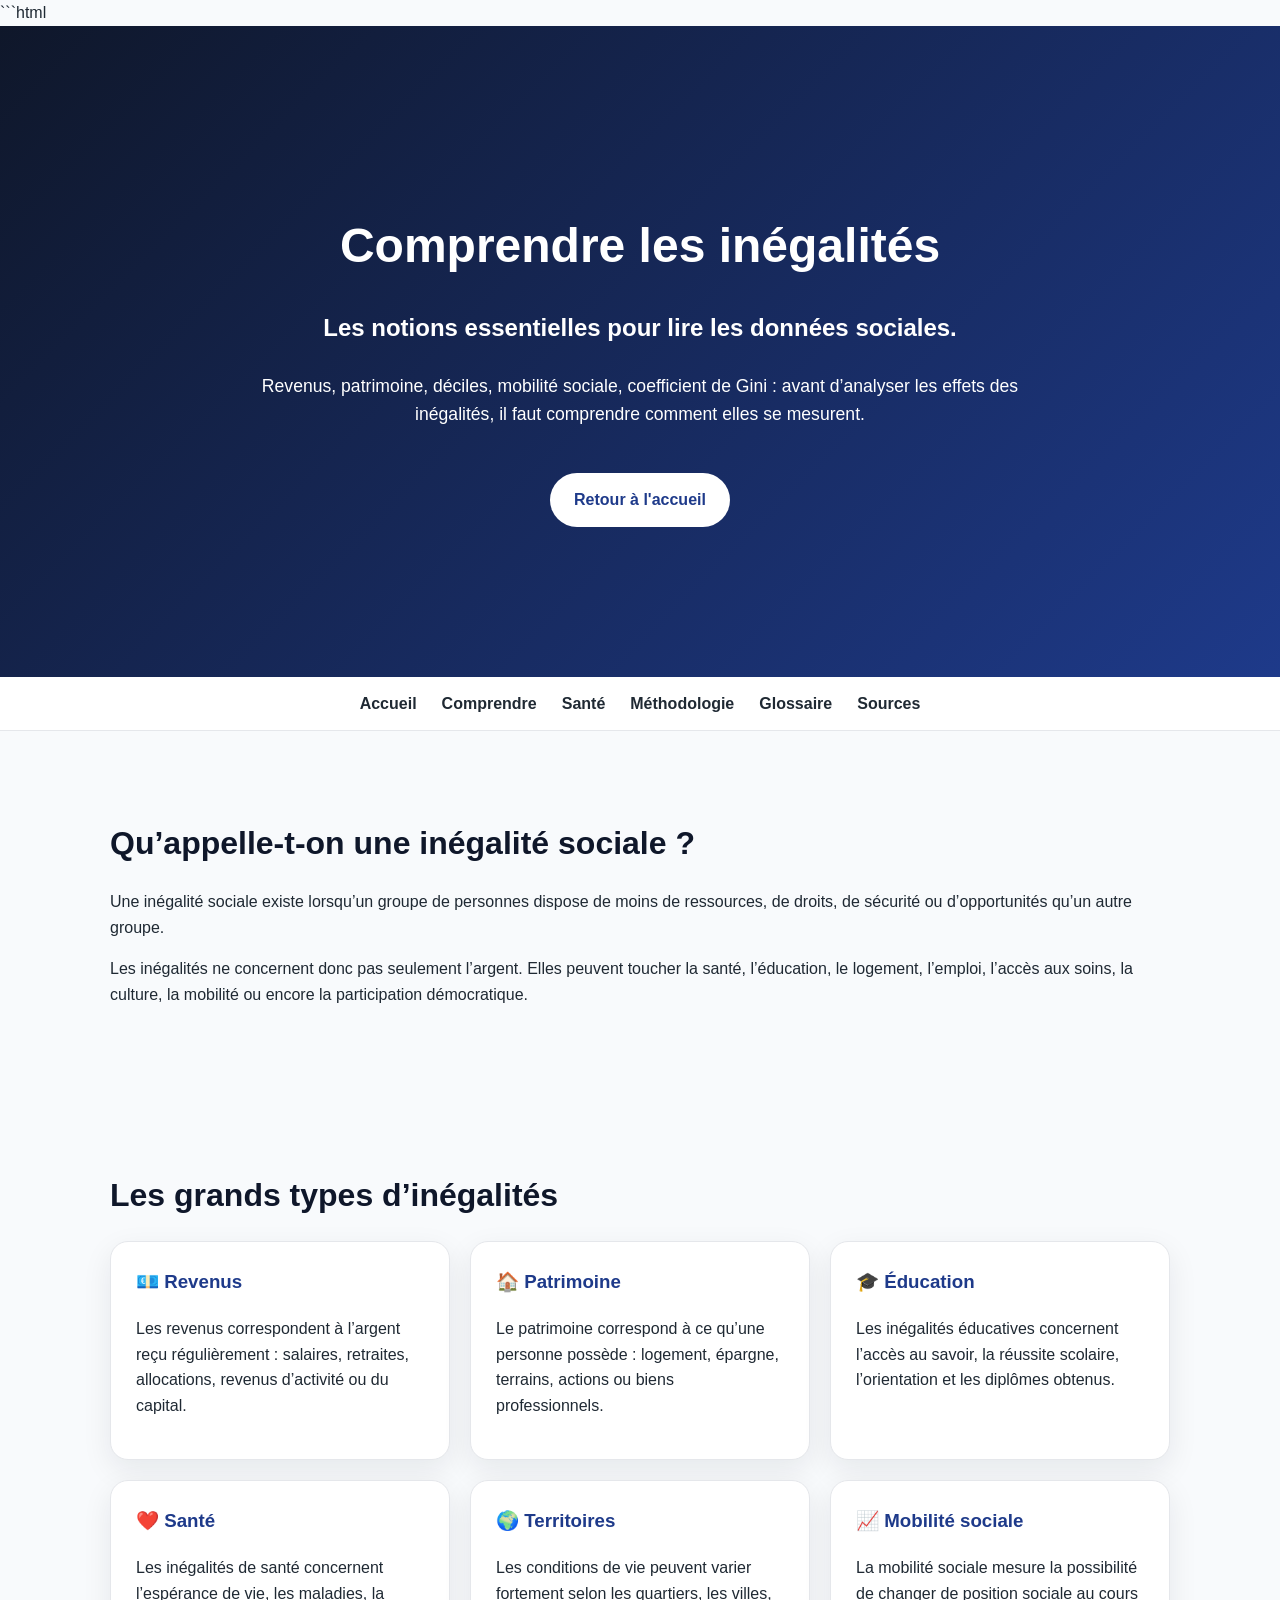
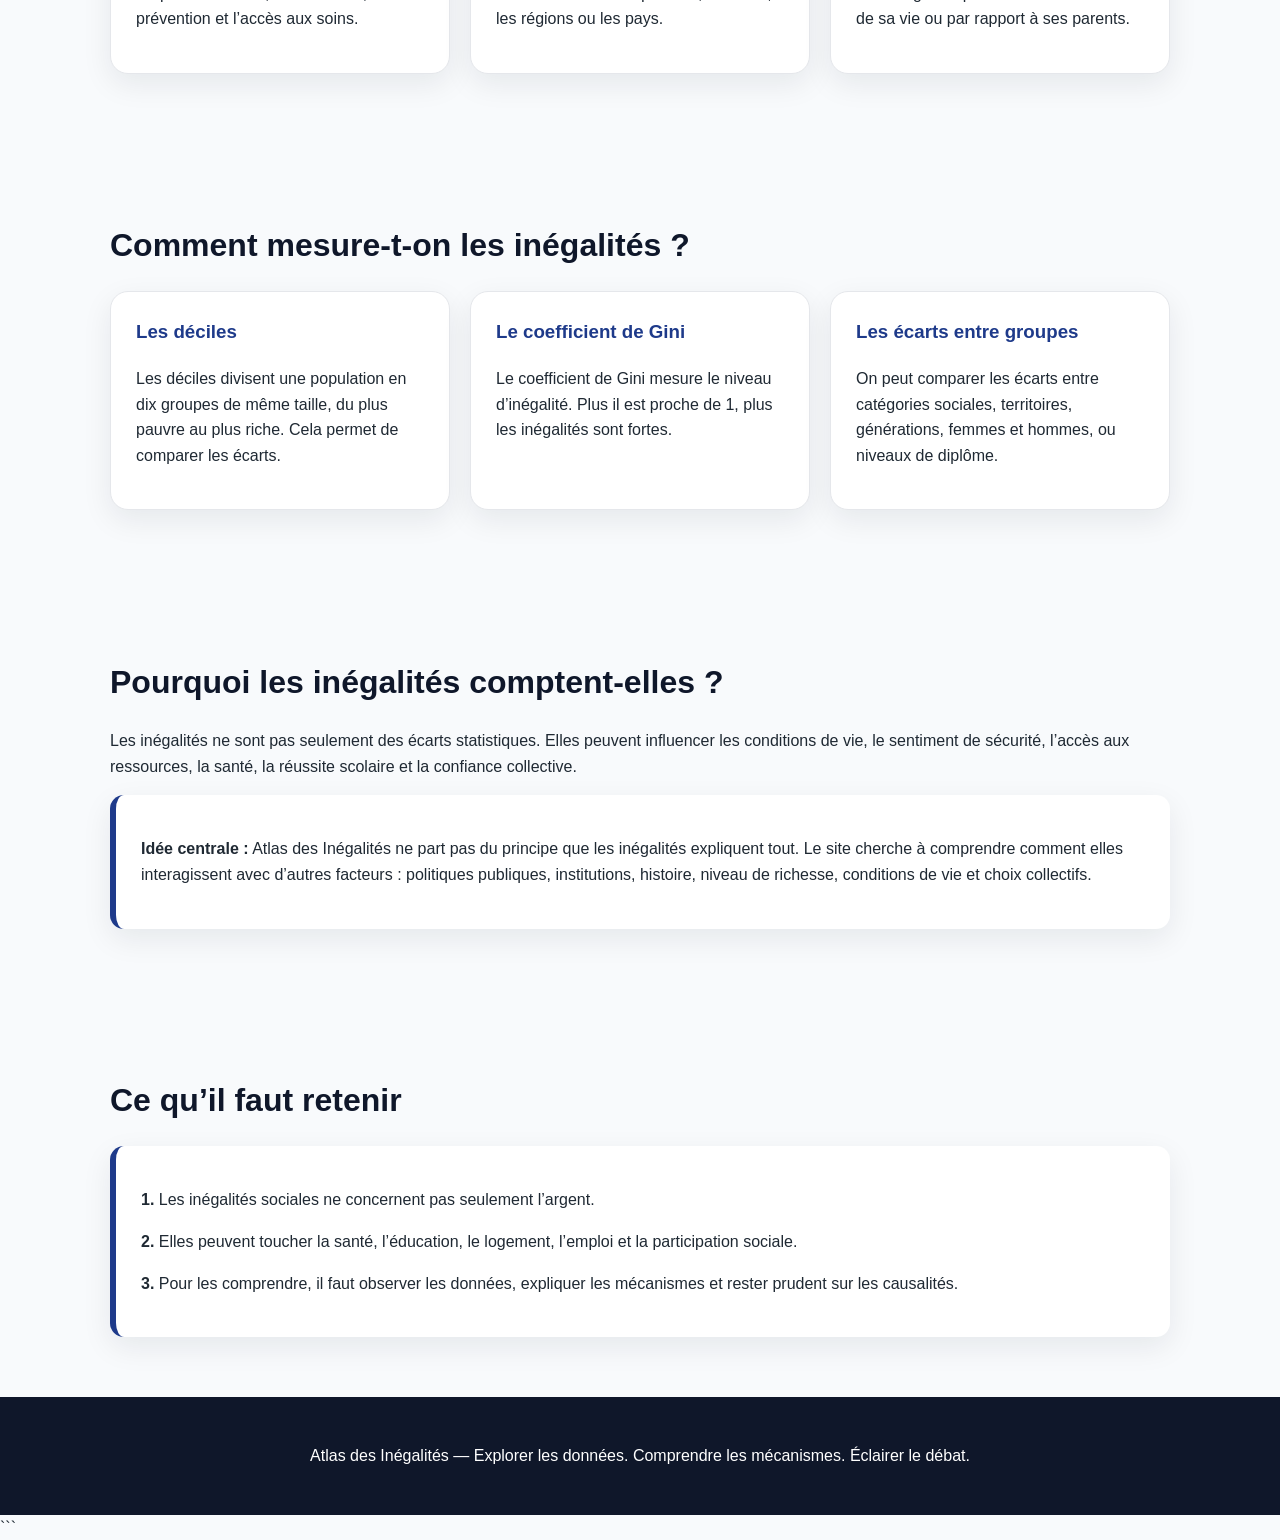
==== comprendre.html @ bec5c60c "Create comprendre.html" ====
```html
<!DOCTYPE html>
<html lang="fr">
<head>
<meta charset="UTF-8">
<meta name="viewport" content="width=device-width, initial-scale=1.0">
<title>Comprendre les inégalités | Atlas des Inégalités</title>
<link rel="stylesheet" href="style.css">
</head>

<body>

<header class="hero">
    <div class="container">
        <h1>Comprendre les inégalités</h1>

        <p class="subtitle">
            Les notions essentielles pour lire les données sociales.
        </p>

        <p class="intro">
            Revenus, patrimoine, déciles, mobilité sociale, coefficient de Gini :
            avant d’analyser les effets des inégalités, il faut comprendre comment elles se mesurent.
        </p>

        <a href="index.html" class="btn">
            Retour à l'accueil
        </a>
    </div>
</header>

<nav>
    <a href="index.html">Accueil</a>
    <a href="comprendre.html">Comprendre</a>
    <a href="sante.html">Santé</a>
    <a href="methodologie.html">Méthodologie</a>
    <a href="glossaire.html">Glossaire</a>
    <a href="sources.html">Sources</a>
</nav>

<section class="container">

    <h2>Qu’appelle-t-on une inégalité sociale ?</h2>

    <p>
        Une inégalité sociale existe lorsqu’un groupe de personnes dispose de moins de ressources,
        de droits, de sécurité ou d’opportunités qu’un autre groupe.
    </p>

    <p>
        Les inégalités ne concernent donc pas seulement l’argent. Elles peuvent toucher
        la santé, l’éducation, le logement, l’emploi, l’accès aux soins, la culture,
        la mobilité ou encore la participation démocratique.
    </p>

</section>

<section class="container">

    <h2>Les grands types d’inégalités</h2>

    <div class="cards">

        <div class="card">
            <h3>💶 Revenus</h3>
            <p>
                Les revenus correspondent à l’argent reçu régulièrement :
                salaires, retraites, allocations, revenus d’activité ou du capital.
            </p>
        </div>

        <div class="card">
            <h3>🏠 Patrimoine</h3>
            <p>
                Le patrimoine correspond à ce qu’une personne possède :
                logement, épargne, terrains, actions ou biens professionnels.
            </p>
        </div>

        <div class="card">
            <h3>🎓 Éducation</h3>
            <p>
                Les inégalités éducatives concernent l’accès au savoir,
                la réussite scolaire, l’orientation et les diplômes obtenus.
            </p>
        </div>

        <div class="card">
            <h3>❤️ Santé</h3>
            <p>
                Les inégalités de santé concernent l’espérance de vie,
                les maladies, la prévention et l’accès aux soins.
            </p>
        </div>

        <div class="card">
            <h3>🌍 Territoires</h3>
            <p>
                Les conditions de vie peuvent varier fortement selon les quartiers,
                les villes, les régions ou les pays.
            </p>
        </div>

        <div class="card">
            <h3>📈 Mobilité sociale</h3>
            <p>
                La mobilité sociale mesure la possibilité de changer de position sociale
                au cours de sa vie ou par rapport à ses parents.
            </p>
        </div>

    </div>

</section>

<section class="container">

    <h2>Comment mesure-t-on les inégalités ?</h2>

    <div class="cards">

        <div class="card">
            <h3>Les déciles</h3>
            <p>
                Les déciles divisent une population en dix groupes de même taille,
                du plus pauvre au plus riche. Cela permet de comparer les écarts.
            </p>
        </div>

        <div class="card">
            <h3>Le coefficient de Gini</h3>
            <p>
                Le coefficient de Gini mesure le niveau d’inégalité.
                Plus il est proche de 1, plus les inégalités sont fortes.
            </p>
        </div>

        <div class="card">
            <h3>Les écarts entre groupes</h3>
            <p>
                On peut comparer les écarts entre catégories sociales,
                territoires, générations, femmes et hommes, ou niveaux de diplôme.
            </p>
        </div>

    </div>

</section>

<section class="container">

    <h2>Pourquoi les inégalités comptent-elles ?</h2>

    <p>
        Les inégalités ne sont pas seulement des écarts statistiques.
        Elles peuvent influencer les conditions de vie, le sentiment de sécurité,
        l’accès aux ressources, la santé, la réussite scolaire et la confiance collective.
    </p>

    <div class="simulation-box">
        <p>
            <strong>Idée centrale :</strong>
            Atlas des Inégalités ne part pas du principe que les inégalités expliquent tout.
            Le site cherche à comprendre comment elles interagissent avec d’autres facteurs :
            politiques publiques, institutions, histoire, niveau de richesse, conditions de vie et choix collectifs.
        </p>
    </div>

</section>

<section class="container">

    <h2>Ce qu’il faut retenir</h2>

    <div class="simulation-box">
        <p>
            <strong>1.</strong> Les inégalités sociales ne concernent pas seulement l’argent.
        </p>

        <p>
            <strong>2.</strong> Elles peuvent toucher la santé, l’éducation, le logement, l’emploi et la participation sociale.
        </p>

        <p>
            <strong>3.</strong> Pour les comprendre, il faut observer les données, expliquer les mécanismes et rester prudent sur les causalités.
        </p>
    </div>

</section>

<footer>
    <p>
        Atlas des Inégalités — Explorer les données.
        Comprendre les mécanismes. Éclairer le débat.
    </p>
</footer>

</body>
</html>
```
---- style.css ----
* {
    box-sizing: border-box;
}

body {
    margin: 0;
    font-family: Arial, Helvetica, sans-serif;
    line-height: 1.6;
    color: #1f2933;
    background: #f8fafc;
}

.container {
    max-width: 1100px;
    margin: auto;
    padding: 60px 20px;
}

.hero {
    background: linear-gradient(135deg, #0f172a, #1e3a8a);
    color: white;
    text-align: center;
    padding: 90px 20px;
}

.hero h1 {
    font-size: 3rem;
    margin-bottom: 15px;
}

.subtitle {
    font-size: 1.5rem;
    font-weight: bold;
}

.intro {
    max-width: 800px;
    margin: 25px auto;
    font-size: 1.1rem;
}

.btn {
    display: inline-block;
    margin-top: 20px;
    padding: 14px 24px;
    background: white;
    color: #1e3a8a;
    text-decoration: none;
    border-radius: 999px;
    font-weight: bold;
}

nav {
    position: sticky;
    top: 0;
    z-index: 10;
    background: white;
    border-bottom: 1px solid #e5e7eb;
    display: flex;
    justify-content: center;
    gap: 25px;
    flex-wrap: wrap;
    padding: 14px;
}

nav a {
    color: #1f2933;
    text-decoration: none;
    font-weight: bold;
}

nav a:hover {
    color: #1e3a8a;
}

h2 {
    font-size: 2rem;
    margin-bottom: 20px;
    color: #0f172a;
}

.cards {
    display: grid;
    grid-template-columns: repeat(auto-fit, minmax(260px, 1fr));
    gap: 20px;
}

.card {
    background: white;
    padding: 25px;
    border-radius: 18px;
    box-shadow: 0 10px 30px rgba(15, 23, 42, 0.08);
    border: 1px solid #e5e7eb;
}

.card h3 {
    margin-top: 0;
    color: #1e3a8a;
}

input[type="range"] {
    width: 100%;
    margin: 25px 0;
}

.card-link {
    display: inline-block;
    margin-top: 15px;
    color: #1e3a8a;
    font-weight: bold;
    text-decoration: none;
}

.card-link:hover {
    text-decoration: underline;
}

.simulation-box {
    background: white;
    border-left: 6px solid #1e3a8a;
    padding: 25px;
    border-radius: 14px;
    box-shadow: 0 10px 30px rgba(15, 23, 42, 0.08);
}

ul {
    background: white;
    padding: 25px 40px;
    border-radius: 14px;
    border: 1px solid #e5e7eb;
}

footer {
    text-align: center;
    background: #0f172a;
    color: white;
    padding: 30px 20px;
}

@media (max-width: 700px) {
    .hero h1 {
        font-size: 2.2rem;
    }

    .subtitle {
        font-size: 1.2rem;
    }

    nav {
        gap: 12px;
        font-size: 0.9rem;
    }

    .container {
        padding: 40px 18px;
    }
}
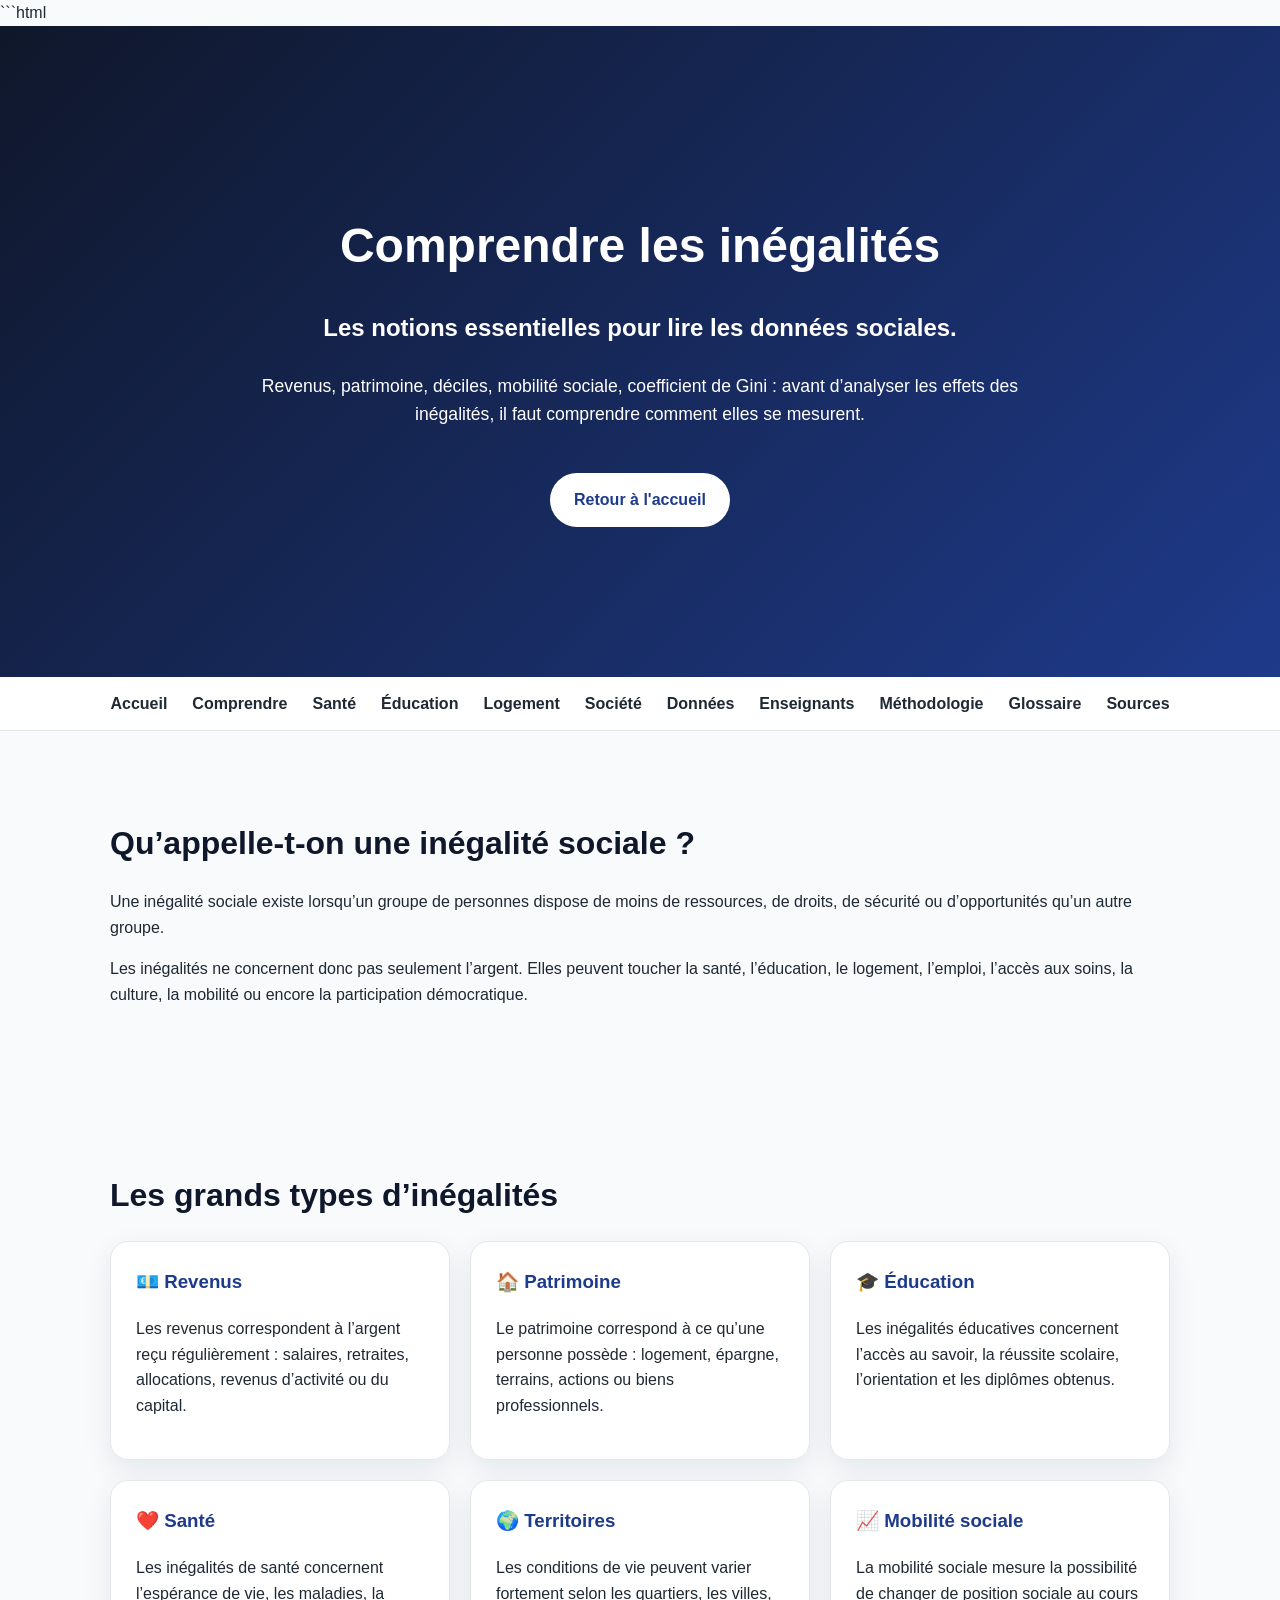
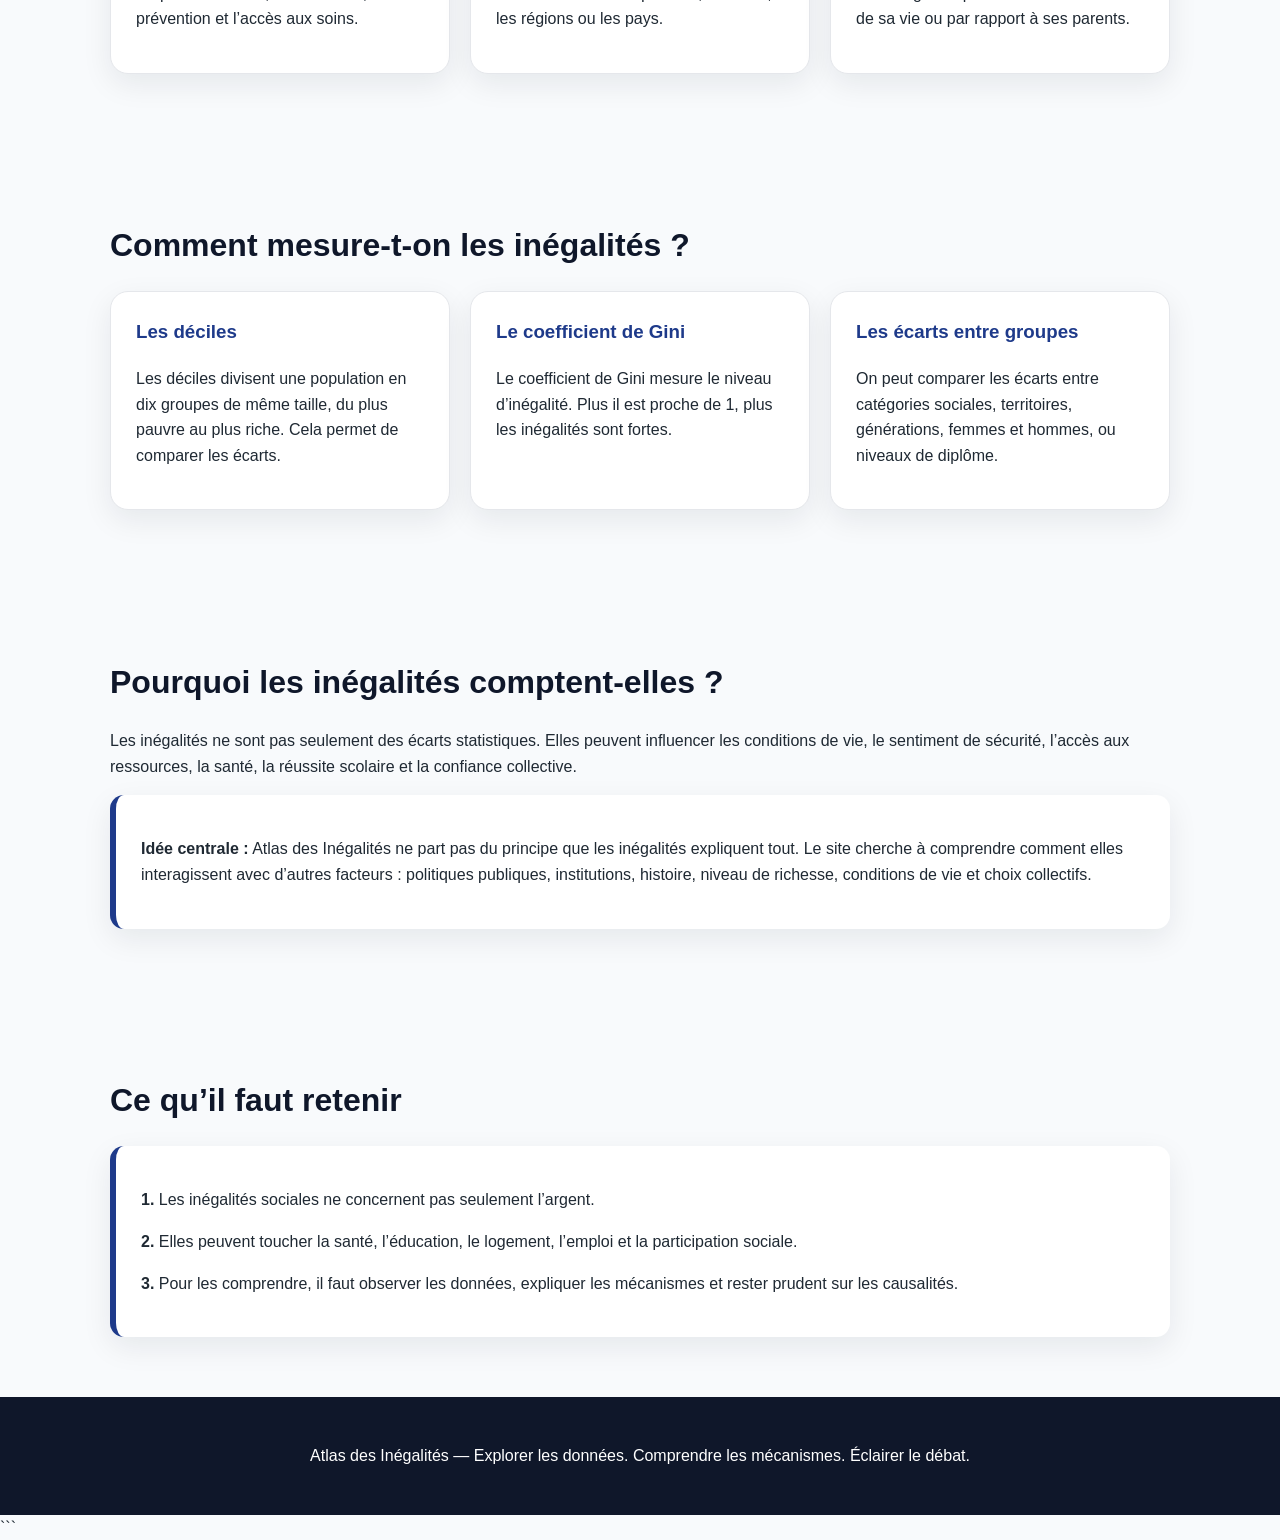
==== commit 8bfc7eab: "Update comprendre.html" ====
--- a/comprendre.html
+++ b/comprendre.html
@@ -33,11 +33,18 @@
     <a href="index.html">Accueil</a>
     <a href="comprendre.html">Comprendre</a>
     <a href="sante.html">Santé</a>
+    <a href="education.html">Éducation</a>
+    <a href="logement.html">Logement</a>
+    <a href="societe.html">Société</a>
+    <a href="donnees.html">Données</a>
+    <a href="enseignants.html">Enseignants</a>
     <a href="methodologie.html">Méthodologie</a>
     <a href="glossaire.html">Glossaire</a>
     <a href="sources.html">Sources</a>
 </nav>
 
+
+
 <section class="container">
 
     <h2>Qu’appelle-t-on une inégalité sociale ?</h2>
